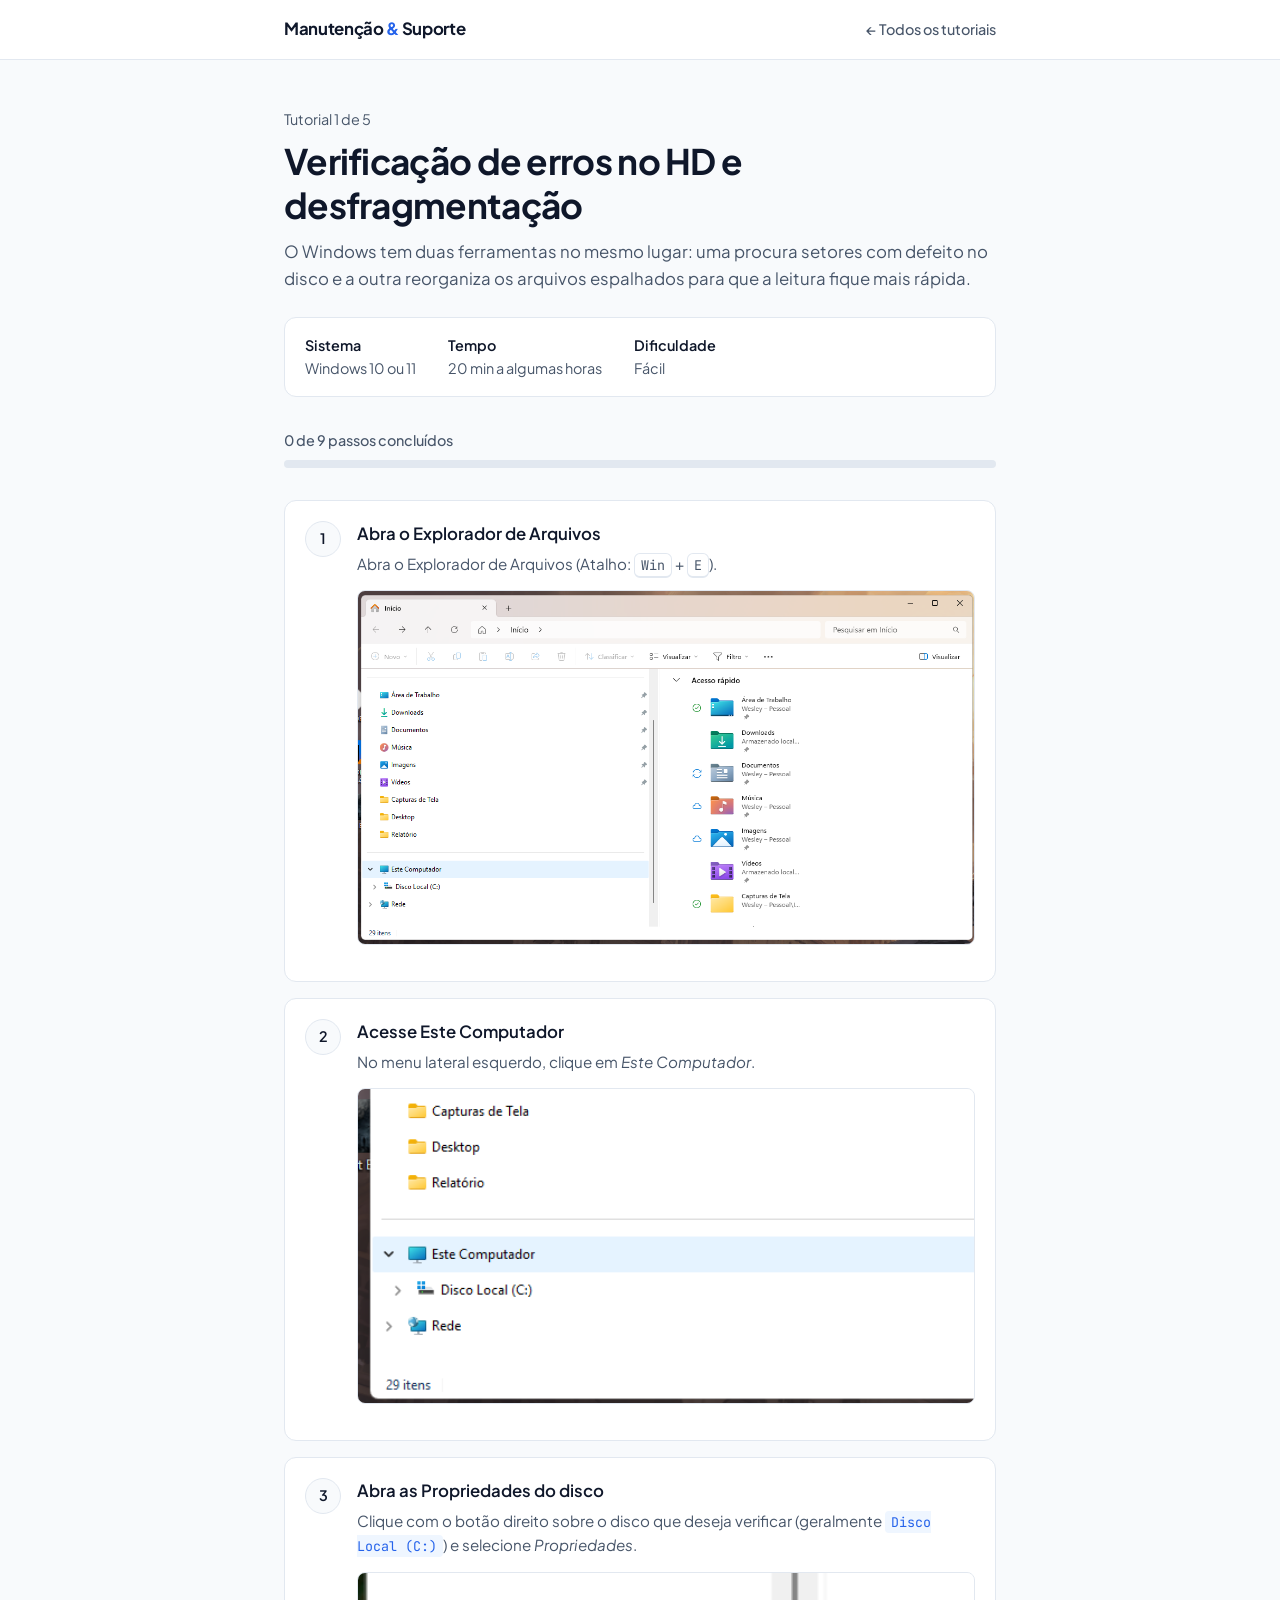
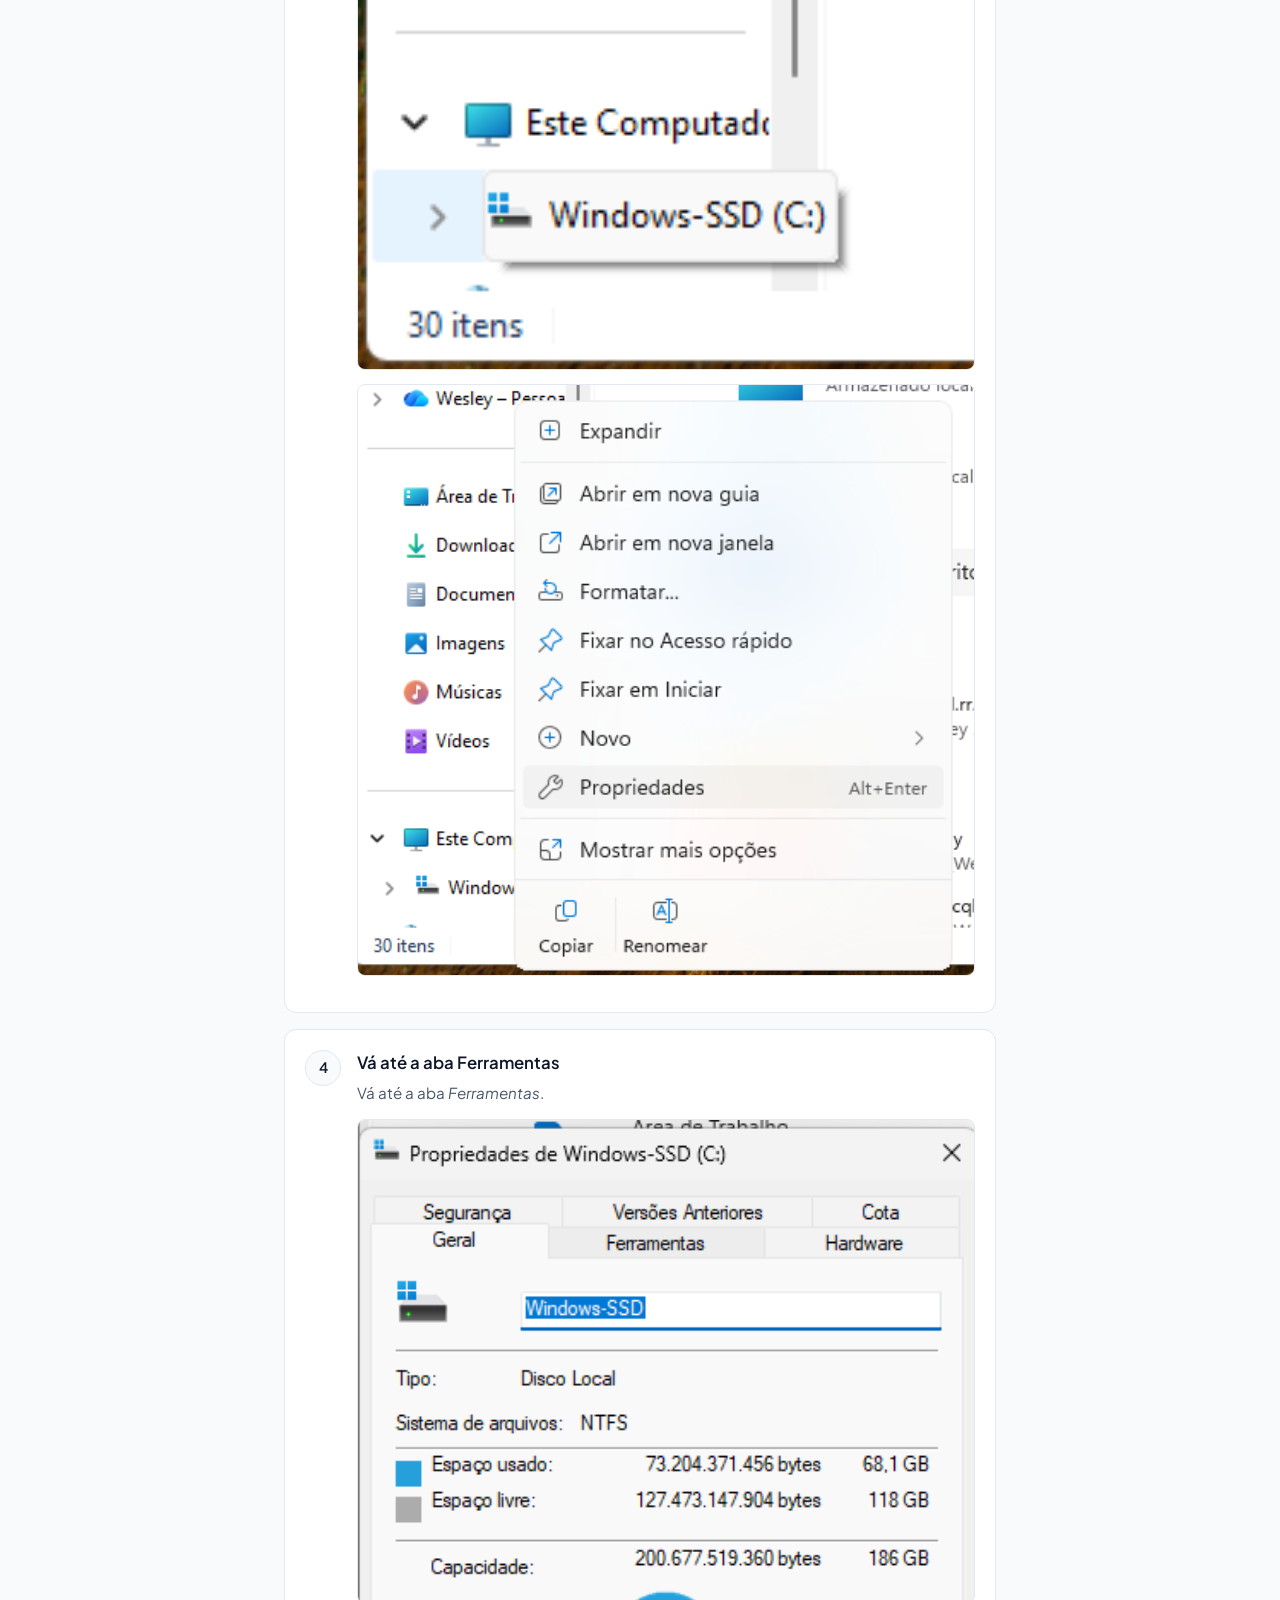
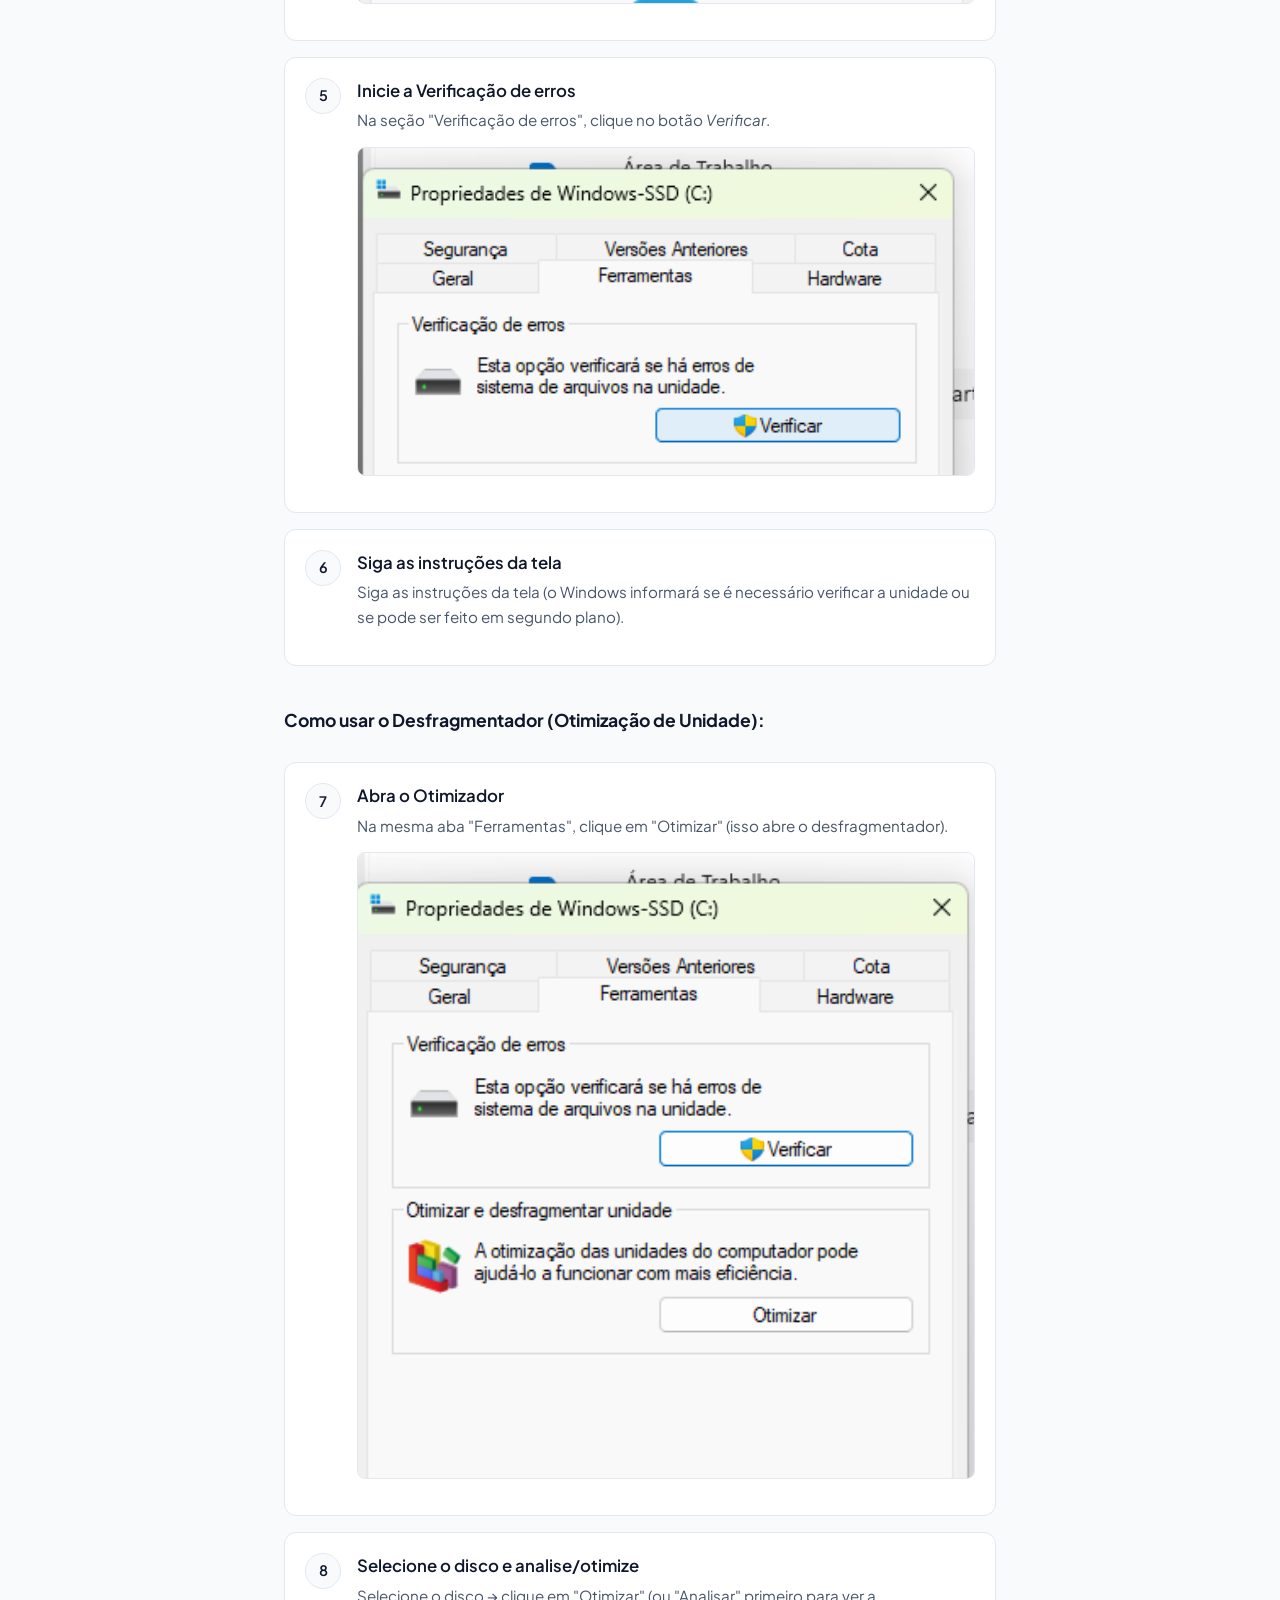
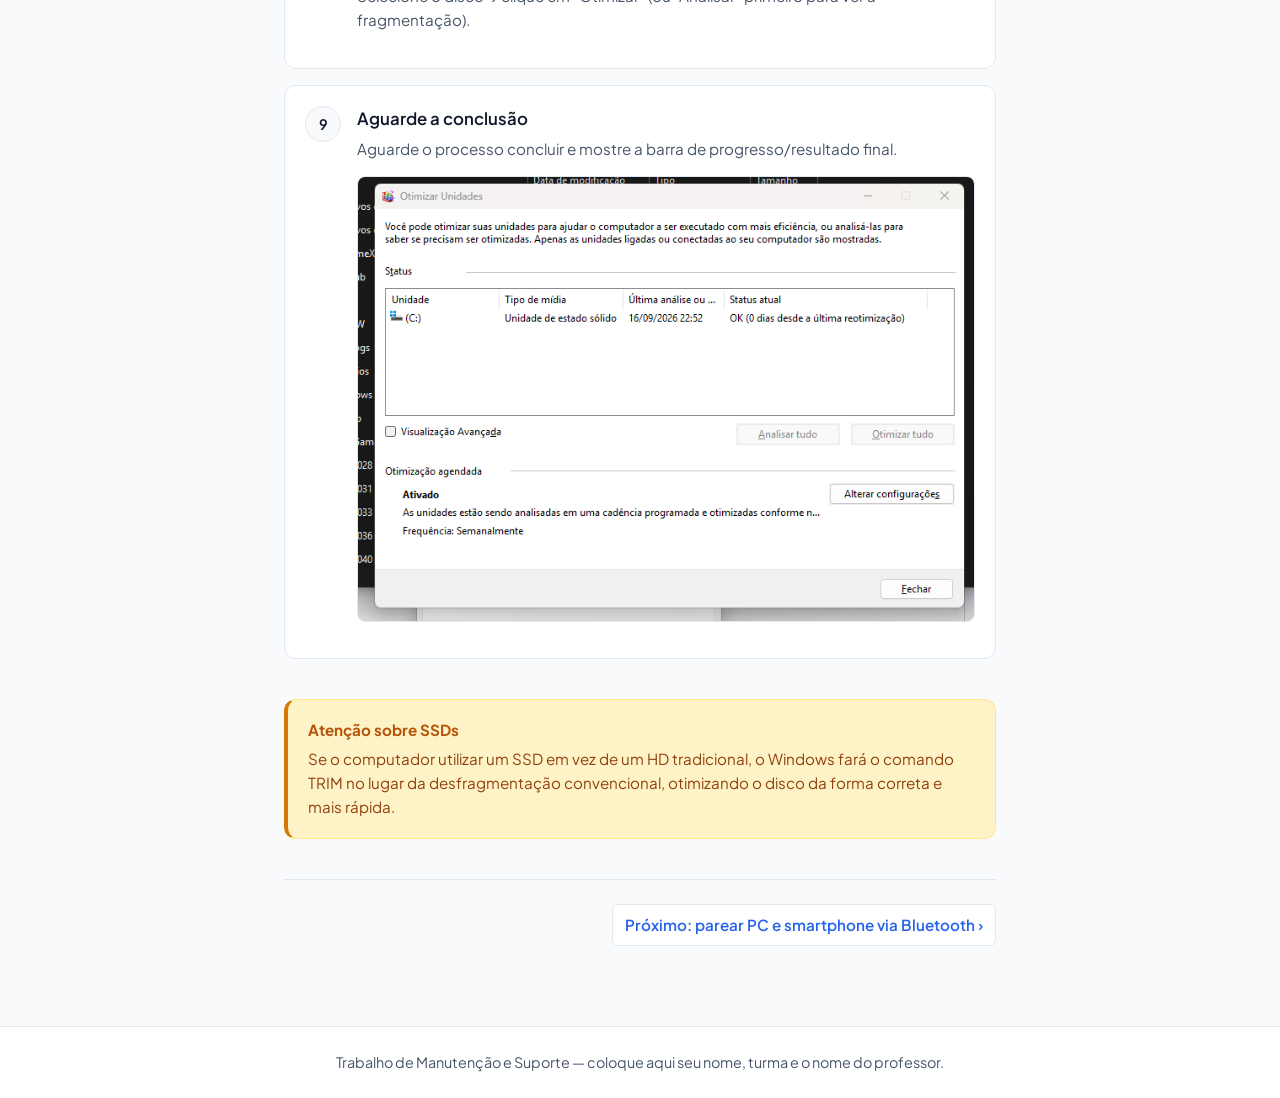
==== tut1.html @ 6e8cc8d9 "up" ====
<!DOCTYPE html>
<html lang="pt-BR">

<head>
    <meta charset="UTF-8">
    <meta name="viewport" content="width=device-width, initial-scale=1">
    <title>1. Verificação de erros no HD e desfragmentação</title>
    <link rel="preconnect" href="https://fonts.googleapis.com">
    <link rel="preconnect" href="https://fonts.gstatic.com" crossorigin>
    <link
        href="https://fonts.googleapis.com/css2?family=Plus+Jakarta+Sans:wght@400;500;600;700&family=JetBrains+Mono:wght@500&display=swap"
        rel="stylesheet">
    <link rel="stylesheet" href="style.css">
</head>

<body data-tutorial="1">

    <header class="topo">
        <div class="topo-interno">
            <a class="marca" href="index.html">Manutenção <span>&amp;</span> Suporte</a>
            <a class="voltar" href="index.html">&larr; Todos os tutoriais</a>
        </div>
    </header>

    <main class="conteudo">

        <p class="trilha">Tutorial 1 de 5</p>
        <h1 class="titulo">Verificação de erros no HD e desfragmentação</h1>
        <p class="resumo">
            O Windows tem duas ferramentas no mesmo lugar: uma procura setores com defeito no
            disco e a outra reorganiza os arquivos espalhados para que a leitura fique mais rápida.
        </p>

        <ul class="ficha">
            <li><strong>Sistema</strong><span>Windows 10 ou 11</span></li>
            <li><strong>Tempo</strong><span>20 min a algumas horas</span></li>
            <li><strong>Dificuldade</strong><span>Fácil</span></li>
        </ul>

        <div class="progresso">
            <p class="progresso-texto">0 de 9 passos concluídos</p>
            <div class="barra">
                <div class="barra-preenchida"></div>
            </div>
        </div>

        <ol class="passos">

            <li class="passo">
                <input type="checkbox" class="passo-check" id="p1">
                <label class="passo-corpo" for="p1">
                    <span class="passo-num" aria-hidden="true">1</span>
                    <div>
                        <span class="passo-titulo">Abra o Explorador de Arquivos</span>
                        <div class="passo-texto">
                            <p>Abra o Explorador de Arquivos (Atalho: <kbd>Win</kbd> + <kbd>E</kbd>).</p>
                            <img src="imagens/tut1/tut1.1.png" alt="Passo 1: Abrindo o Explorador de Arquivos"
                                class="img-tutorial">
                            <!-- Insira sua imagem do passo 1 aqui 
                             -->
                        </div>
                    </div>
                </label>
            </li>

            <li class="passo">
                <input type="checkbox" class="passo-check" id="p2">
                <label class="passo-corpo" for="p2">
                    <span class="passo-num" aria-hidden="true">2</span>
                    <div>
                        <span class="passo-titulo">Acesse Este Computador</span>
                        <div class="passo-texto">
                            <p>No menu lateral esquerdo, clique em <em>Este Computador</em>.</p>
                            <img src="imagens/tut1/tut1.2.png" alt="Passo 1: Abrindo o Explorador de Arquivos"
                                class="img-tutorial">
                            <!-- Insira sua imagem do passo 2 aqui -->
                        </div>
                    </div>
                </label>
            </li>

            <li class="passo">
                <input type="checkbox" class="passo-check" id="p3">
                <label class="passo-corpo" for="p3">
                    <span class="passo-num" aria-hidden="true">3</span>
                    <div>
                        <span class="passo-titulo">Abra as Propriedades do disco</span>
                        <div class="passo-texto">
                            <p>Clique com o botão direito sobre o disco que deseja verificar (geralmente
                                <code>Disco Local (C:)</code>) e selecione <em>Propriedades</em>.
                            </p>
                            <img src="imagens/tut1/tut1.3.png" alt="Passo 1: Abrindo o Explorador de Arquivos"
                                class="img-tutorial">
                            <img src="imagens/tut1/tut1.4.png" alt="Passo 1: Abrindo o Explorador de Arquivos"
                                class="img-tutorial">
                            <!-- Insira sua imagem do passo 3 aqui -->
                        </div>
                    </div>
                </label>
            </li>

            <li class="passo">
                <input type="checkbox" class="passo-check" id="p4">
                <label class="passo-corpo" for="p4">
                    <span class="passo-num" aria-hidden="true">4</span>
                    <div>
                        <span class="passo-titulo">Vá até a aba Ferramentas</span>
                        <div class="passo-texto">
                            <p>Vá até a aba <em>Ferramentas</em>.</p>
                            <img src="imagens/tut1/tut1.5.png" alt="Passo 1: Abrindo o Explorador de Arquivos"
                                class="img-tutorial">
                            <!-- Insira sua imagem do passo 4 aqui -->
                        </div>
                    </div>
                </label>
            </li>

            <li class="passo">
                <input type="checkbox" class="passo-check" id="p5">
                <label class="passo-corpo" for="p5">
                    <span class="passo-num" aria-hidden="true">5</span>
                    <div>
                        <span class="passo-titulo">Inicie a Verificação de erros</span>
                        <div class="passo-texto">
                            <p>Na seção "Verificação de erros", clique no botão <em>Verificar</em>.</p>
                            <img src="imagens/tut1/tut1.6.png" alt="Passo 1: Abrindo o Explorador de Arquivos"
                                class="img-tutorial">
                            <!-- Insira sua imagem do passo 5 aqui -->
                        </div>
                    </div>
                </label>
            </li>

            <li class="passo">
                <input type="checkbox" class="passo-check" id="p6">
                <label class="passo-corpo" for="p6">
                    <span class="passo-num" aria-hidden="true">6</span>
                    <div>
                        <span class="passo-titulo">Siga as instruções da tela</span>
                        <div class="passo-texto">
                            <p>Siga as instruções da tela (o Windows informará se é necessário verificar a unidade ou se
                                pode ser feito em segundo plano).</p>
                            <!-- Insira sua imagem do passo 6 aqui -->
                        </div>
                    </div>
                </label>
            </li>

            <!-- Bloco do Desfragmentador -->
            <li class="passo-separador"
                style="margin: 24px 0 12px 0; font-weight: 700; color: var(--tinta); font-size: 1.1rem;">
                Como usar o Desfragmentador (Otimização de Unidade):
            </li>

            <li class="passo">
                <input type="checkbox" class="passo-check" id="p7">
                <label class="passo-corpo" for="p7">
                    <span class="passo-num" aria-hidden="true">7</span>
                    <div>
                        <span class="passo-titulo">Abra o Otimizador</span>
                        <div class="passo-texto">
                            <p>Na mesma aba "Ferramentas", clique em "Otimizar" (isso abre o desfragmentador).</p>
                              <img src="imagens/tut1/tut1.7.png" alt="Passo 1: Abrindo o Explorador de Arquivos"
                                class="img-tutorial">
                            <!-- Insira sua imagem do passo 7 aqui -->
                        </div>
                    </div>
                </label>
            </li>

            <li class="passo">
                <input type="checkbox" class="passo-check" id="p8">
                <label class="passo-corpo" for="p8">
                    <span class="passo-num" aria-hidden="true">8</span>
                    <div>
                        <span class="passo-titulo">Selecione o disco e analise/otimize</span>
                        <div class="passo-texto">
                            <p>Selecione o disco &rarr; clique em "Otimizar" (ou "Analisar" primeiro para ver a
                                fragmentação).</p>
                            <!-- Insira sua imagem do passo 8 aqui -->
                        </div>
                    </div>
                </label>
            </li>

            <li class="passo">
                <input type="checkbox" class="passo-check" id="p9">
                <label class="passo-corpo" for="p9">
                    <span class="passo-num" aria-hidden="true">9</span>
                    <div>
                        <span class="passo-titulo">Aguarde a conclusão</span>
                        <div class="passo-texto">
                            <p>Aguarde o processo concluir e mostre a barra de progresso/resultado final.</p>
                              <img src="imagens/tut1/tut1.8.png" alt="Passo 1: Abrindo o Explorador de Arquivos"
                                class="img-tutorial">
                            <!-- Insira sua imagem do passo 9 aqui -->
                        </div>
                    </div>
                </label>
            </li>

        </ol>

        <aside class="nota">
            <strong>Atenção sobre SSDs</strong>
            <p>Se o computador utilizar um SSD em vez de um HD tradicional, o Windows fará o comando TRIM no lugar da
                desfragmentação convencional, otimizando o disco da forma correta e mais rápida.</p>
        </aside>

        <nav class="paginacao">
            <a class="vazio" href="index.html">—</a>
            <a href="tut2.html">Próximo: parear PC e smartphone via Bluetooth &rsaquo;</a>
        </nav>

    </main>

    <footer class="rodape">
        <div class="rodape-interno">
            <p>Trabalho de Manutenção e Suporte — coloque aqui seu nome, turma e o nome do professor.</p>
        </div>
    </footer>

    <script src="script.js"></script>
</body>

</html>
---- style.css ----
/* ==========================================================
   Manutenção e Suporte — folha de estilo única do site
   Estilo Moderno, Simples e Elegante
   ========================================================== */

:root {
  --papel: #f8fafc;
  --superficie: #ffffff;
  --tinta: #0f172a;
  --tinta-suave: #475569;
  --linha: #e2e8f0;
  --azul: #2563eb;
  --azul-claro: #eff6ff;
  --ambar: #d97706;
  --ambar-claro: #fef3c7;
  --raio: 12px;
  --largura: 760px;
}

* {
  box-sizing: border-box;
}

html {
  scroll-behavior: smooth;
}

body {
  margin: 0;
  background: var(--papel);
  color: var(--tinta);
  font-family:
    "Plus Jakarta Sans",
    "Segoe UI",
    system-ui,
    -apple-system,
    sans-serif;
  font-size: 16px;
  line-height: 1.6;
  -webkit-font-smoothing: antialiased;
}

code,
kbd {
  font-family: "JetBrains Mono", "Consolas", monospace;
  font-size: 0.88em;
}

kbd {
  background: var(--superficie);
  border: 1px solid var(--linha);
  border-bottom-width: 2px;
  border-radius: 6px;
  padding: 2px 6px;
  white-space: nowrap;
}

code {
  background: var(--azul-claro);
  color: var(--azul);
  padding: 2px 6px;
  border-radius: 4px;
}

a {
  color: var(--azul);
  text-decoration: none;
}
a:hover {
  text-decoration: underline;
}

:focus-visible {
  outline: 2px solid var(--azul);
  outline-offset: 3px;
}

/* ---------- barra superior ---------- */

.topo {
  background: var(--superficie);
  border-bottom: 1px solid var(--linha);
  position: sticky;
  top: 0;
  z-index: 10;
  backdrop-filter: blur(8px);
}

.topo-interno {
  max-width: var(--largura);
  margin: 0 auto;
  padding: 16px 24px;
  display: flex;
  align-items: center;
  justify-content: space-between;
}

.marca {
  color: var(--tinta);
  font-weight: 700;
  font-size: 1.05rem;
  letter-spacing: -0.02em;
}

.marca span {
  color: var(--azul);
}

.topo-interno a.voltar {
  color: var(--tinta-suave);
  font-size: 0.9rem;
  font-weight: 500;
}

.topo-interno a.voltar:hover {
  color: var(--tinta);
  text-decoration: none;
}

/* ---------- estrutura ---------- */

.conteudo {
  max-width: var(--largura);
  margin: 0 auto;
  padding: 48px 24px 80px;
}

/* ---------- capa da página inicial ---------- */

.capa {
  margin-bottom: 40px;
}

.capa h1 {
  font-size: clamp(2rem, 5vw, 2.5rem);
  line-height: 1.2;
  letter-spacing: -0.03em;
  font-weight: 700;
  margin: 0 0 16px;
  color: var(--tinta);
}

.capa p {
  margin: 0;
  max-width: 60ch;
  color: var(--tinta-suave);
  font-size: 1.05rem;
}

.regua {
  height: 4px;
  width: 48px;
  background: var(--azul);
  border-radius: 2px;
  margin: 0 0 20px;
}

/* ---------- lista de tutoriais (cartões elegantes) ---------- */

.lista {
  list-style: none;
  margin: 0;
  padding: 0;
  display: flex;
  flex-direction: column;
  gap: 16px;
}

.cartao {
  display: flex;
  align-items: flex-start;
  gap: 20px;
  padding: 24px;
  background: var(--superficie);
  border: 1px solid var(--linha);
  border-radius: var(--raio);
  text-decoration: none;
  color: inherit;
  box-shadow: 0 1px 3px rgba(0, 0, 0, 0.02);
  transition: all 0.2s ease;
}

.cartao:hover {
  border-color: #cbd5e1;
  box-shadow:
    0 10px 25px -5px rgba(0, 0, 0, 0.05),
    0 8px 10px -6px rgba(0, 0, 0, 0.05);
  transform: translateY(-2px);
}

.cartao-num {
  font-size: 1.25rem;
  font-weight: 700;
  color: var(--azul);
  background: var(--azul-claro);
  width: 38px;
  height: 38px;
  border-radius: 10px;
  display: flex;
  align-items: center;
  justify-content: center;
  flex-shrink: 0;
}

.cartao-info {
  flex: 1;
}

.cartao h2 {
  margin: 0 0 6px;
  font-size: 1.1rem;
  font-weight: 600;
  color: var(--tinta);
  line-height: 1.4;
}

.cartao p {
  margin: 0 0 14px;
  color: var(--tinta-suave);
  font-size: 0.95rem;
}

.etiquetas {
  display: flex;
  flex-wrap: wrap;
  gap: 8px;
  align-items: center;
}

.etiqueta {
  font-size: 0.75rem;
  font-weight: 500;
  color: var(--tinta-suave);
  border: 1px solid var(--linha);
  background: var(--papel);
  border-radius: 6px;
  padding: 3px 10px;
}

.selo-ok {
  font-size: 0.75rem;
  font-weight: 600;
  color: #047857;
  background: #ecfdf5;
  border: 1px solid #a7f3d0;
  border-radius: 6px;
  padding: 3px 10px;
}

.selo-ok[hidden] {
  display: none;
}

/* ---------- cabeçalho do tutorial ---------- */

.trilha {
  margin: 0 0 8px;
  color: var(--tinta-suave);
  font-size: 0.9rem;
}

.titulo {
  font-size: clamp(1.6rem, 4vw, 2.2rem);
  line-height: 1.25;
  letter-spacing: -0.02em;
  font-weight: 700;
  margin: 0 0 12px;
  color: var(--tinta);
}

.resumo {
  margin: 0 0 24px;
  font-size: 1.05rem;
  color: var(--tinta-suave);
}

.ficha {
  list-style: none;
  display: flex;
  flex-wrap: wrap;
  gap: 16px 32px;
  margin: 0 0 32px;
  padding: 16px 20px;
  background: var(--superficie);
  border: 1px solid var(--linha);
  border-radius: var(--raio);
  font-size: 0.9rem;
}

.ficha strong {
  display: block;
  font-weight: 600;
  color: var(--tinta);
}

.ficha span {
  color: var(--tinta-suave);
}

/* ---------- progresso ---------- */

.progresso {
  margin: 0 0 32px;
}

.progresso-texto {
  font-size: 0.9rem;
  color: var(--tinta-suave);
  margin: 0 0 8px;
  font-weight: 500;
}

.barra {
  height: 8px;
  background: var(--linha);
  border-radius: 100px;
  overflow: hidden;
}

.barra-preenchida {
  height: 100%;
  width: 0;
  background: var(--azul);
  border-radius: 100px;
  transition: width 0.3s ease;
}

/* ---------- passos ---------- */

.passos {
  list-style: none;
  margin: 0 0 40px;
  padding: 0;
  display: flex;
  flex-direction: column;
  gap: 16px;
}

.passo {
  background: var(--superficie);
  border: 1px solid var(--linha);
  border-radius: var(--raio);
  overflow: hidden;
  transition: border-color 0.2s ease;
}

.passo::before {
  display: none;
} /* Remove linha vertical antiga */

.passo-check {
  position: absolute;
  opacity: 0;
  width: 1px;
  height: 1px;
}

.passo-corpo {
  display: grid;
  grid-template-columns: 36px 1fr;
  gap: 16px;
  padding: 20px;
  cursor: pointer;
  align-items: flex-start;
}

.passo-num {
  grid-row: span 2;
  width: 36px;
  height: 36px;
  border-radius: 50%;
  background: var(--papel);
  border: 1px solid var(--linha);
  color: var(--tinta);
  font-weight: 600;
  font-size: 0.9rem;
  display: flex;
  align-items: center;
  justify-content: center;
  position: relative;
  transition: all 0.2s ease;
}

.passo-titulo {
  display: block;
  font-weight: 600;
  font-size: 1.05rem;
  margin-bottom: 4px;
  color: var(--tinta);
}

.passo-texto {
  color: var(--tinta-suave);
  font-size: 0.95rem;
}
.passo-texto p {
  margin: 0;
}

.passo-check:checked + .passo-corpo .passo-num {
  background: var(--azul);
  border-color: var(--azul);
  color: transparent;
}

.passo-check:checked + .passo-corpo .passo-num::after {
  content: "";
  position: absolute;
  width: 5px;
  height: 10px;
  border: solid #fff;
  border-width: 0 2px 2px 0;
  transform: rotate(45deg);
}

.passo-check:checked + .passo-corpo .passo-titulo {
  color: var(--tinta-suave);
  text-decoration: line-through;
}

.passo-check:checked ~ .passo,
.passo:has(.passo-check:checked) {
  border-color: #cbd5e1;
  background: #fafafa;
}

/* ---------- nota de atenção ---------- */

.nota {
  background: var(--ambar-claro);
  border: 1px solid #fde68a;
  border-left: 4px solid var(--ambar);
  border-radius: var(--raio);
  padding: 18px 20px;
  margin: 0 0 40px;
  font-size: 0.95rem;
  color: #92400e;
}

.nota strong {
  color: #b45309;
  display: block;
  margin-bottom: 4px;
}
.nota p {
  margin: 0;
}

/* ---------- navegação entre tutoriais ---------- */

.paginacao {
  display: flex;
  justify-content: space-between;
  gap: 12px;
  border-top: 1px solid var(--linha);
  padding-top: 24px;
}

.paginacao a {
  text-decoration: none;
  color: var(--azul);
  font-weight: 600;
  font-size: 0.95rem;
  padding: 8px 12px;
  border-radius: 6px;
  background: var(--superficie);
  border: 1px solid var(--linha);
}

.paginacao a:hover {
  background: var(--azul-clarg, #f1f5f9);
  text-decoration: none;
}

.paginacao .vazio {
  visibility: hidden;
}

/* ---------- rodapé ---------- */

.rodape {
  border-top: 1px solid var(--linha);
  background: var(--superficie);
}

.rodape-interno {
  max-width: var(--largura);
  margin: 0 auto;
  padding: 24px;
  color: var(--tinta-suave);
  font-size: 0.9rem;
  text-align: center;
}

.rodape-interno p {
  margin: 0;
}

/* ---------- telas pequenas ---------- */

@media (max-width: 520px) {
  .conteudo {
    padding: 32px 16px 56px;
  }
  .cartao {
    padding: 18px;
    gap: 14px;
  }
  .cartao-num {
    width: 32px;
    height: 32px;
    font-size: 1.1rem;
  }
}

@media (prefers-reduced-motion: reduce) {
  * {
    transition: none !important;
  }
  html {
    scroll-behavior: auto;
  }
}

/* Estilo refinado para as imagens dos tutoriais - Sem cortes */
.img-tutorial {
  display: block;
  width: 100%;
  max-width: 100%; /* Ocupa toda a largura disponível do passo */
  height: auto; /* Mantém a proporção original exata da imagem */
  margin-top: 14px;
  border-radius: 8px;
  border: 1px solid var(--linha);
  background-color: var(--papel);
  object-fit: contain;
}

/* Opcional: Efeito de zoom suave ao passar o mouse para facilitar a leitura */
.img-tutorial:hover {
  cursor: zoom-in;
}
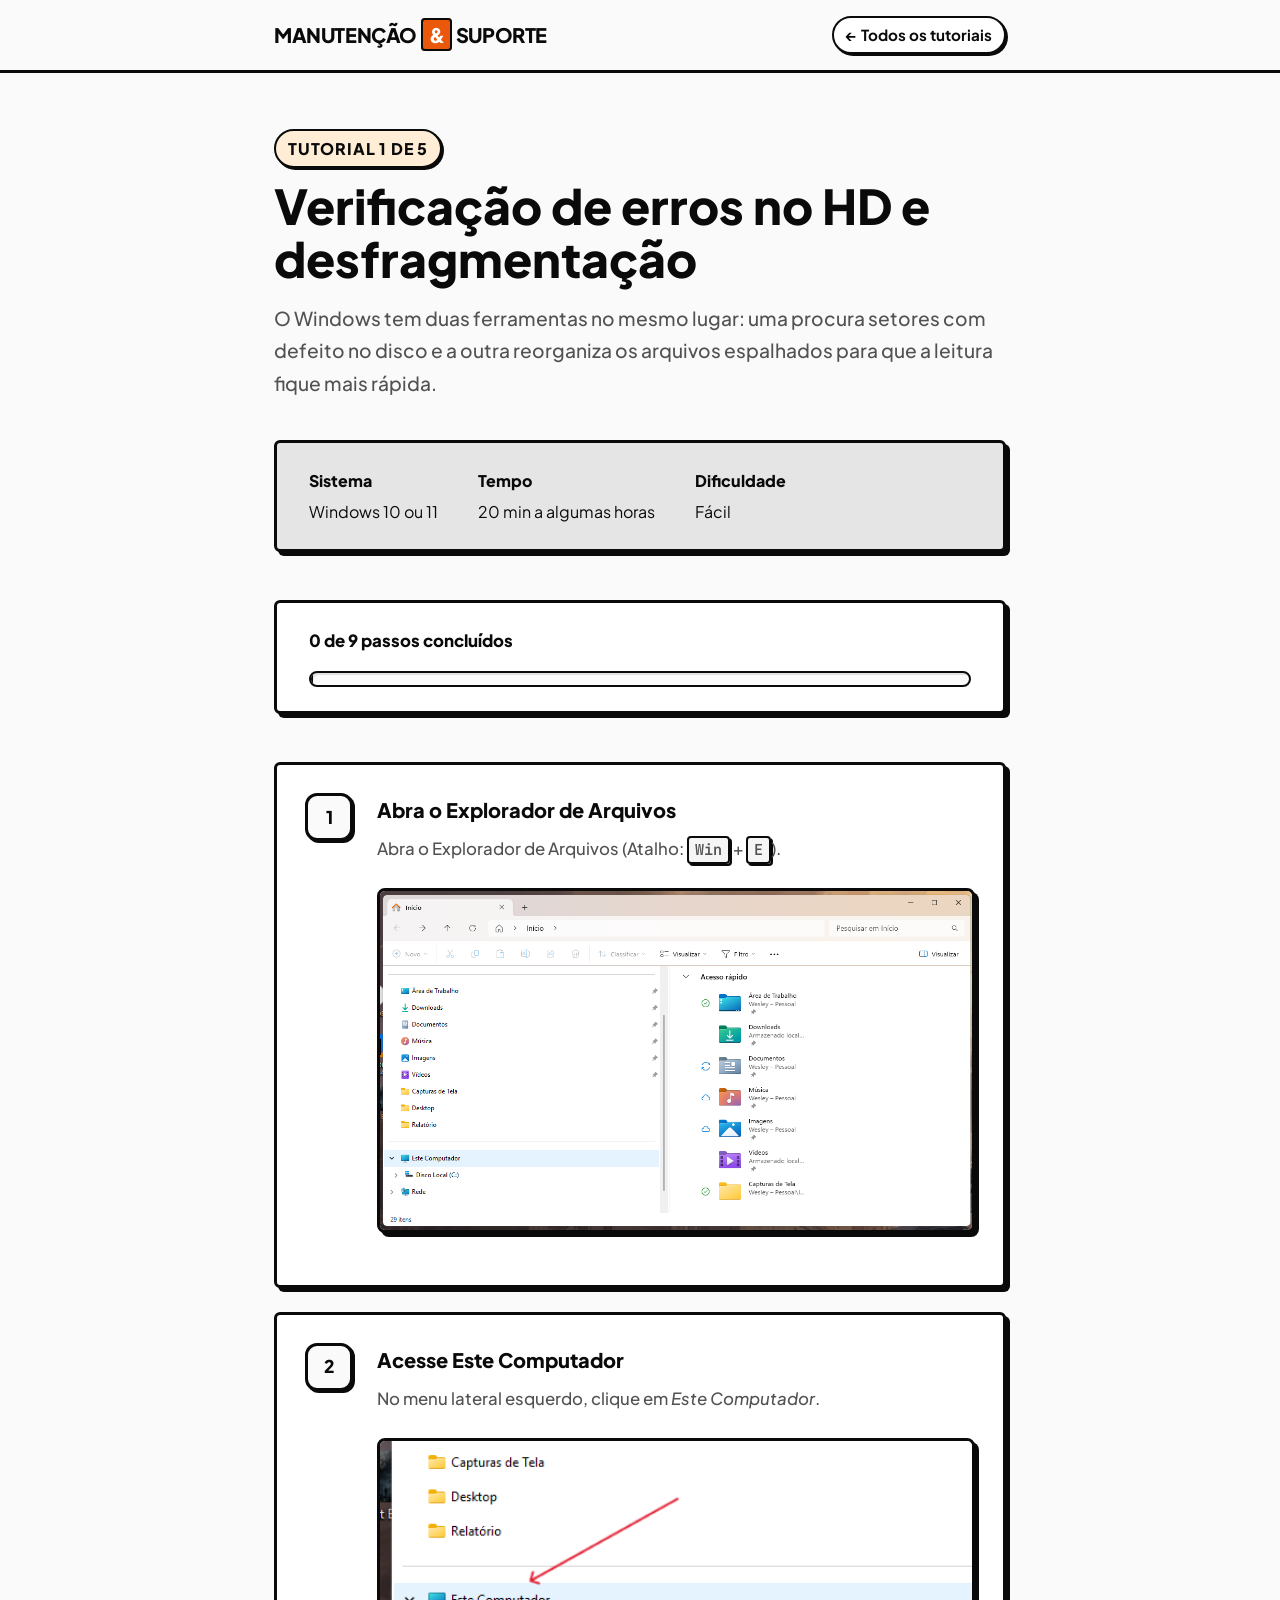
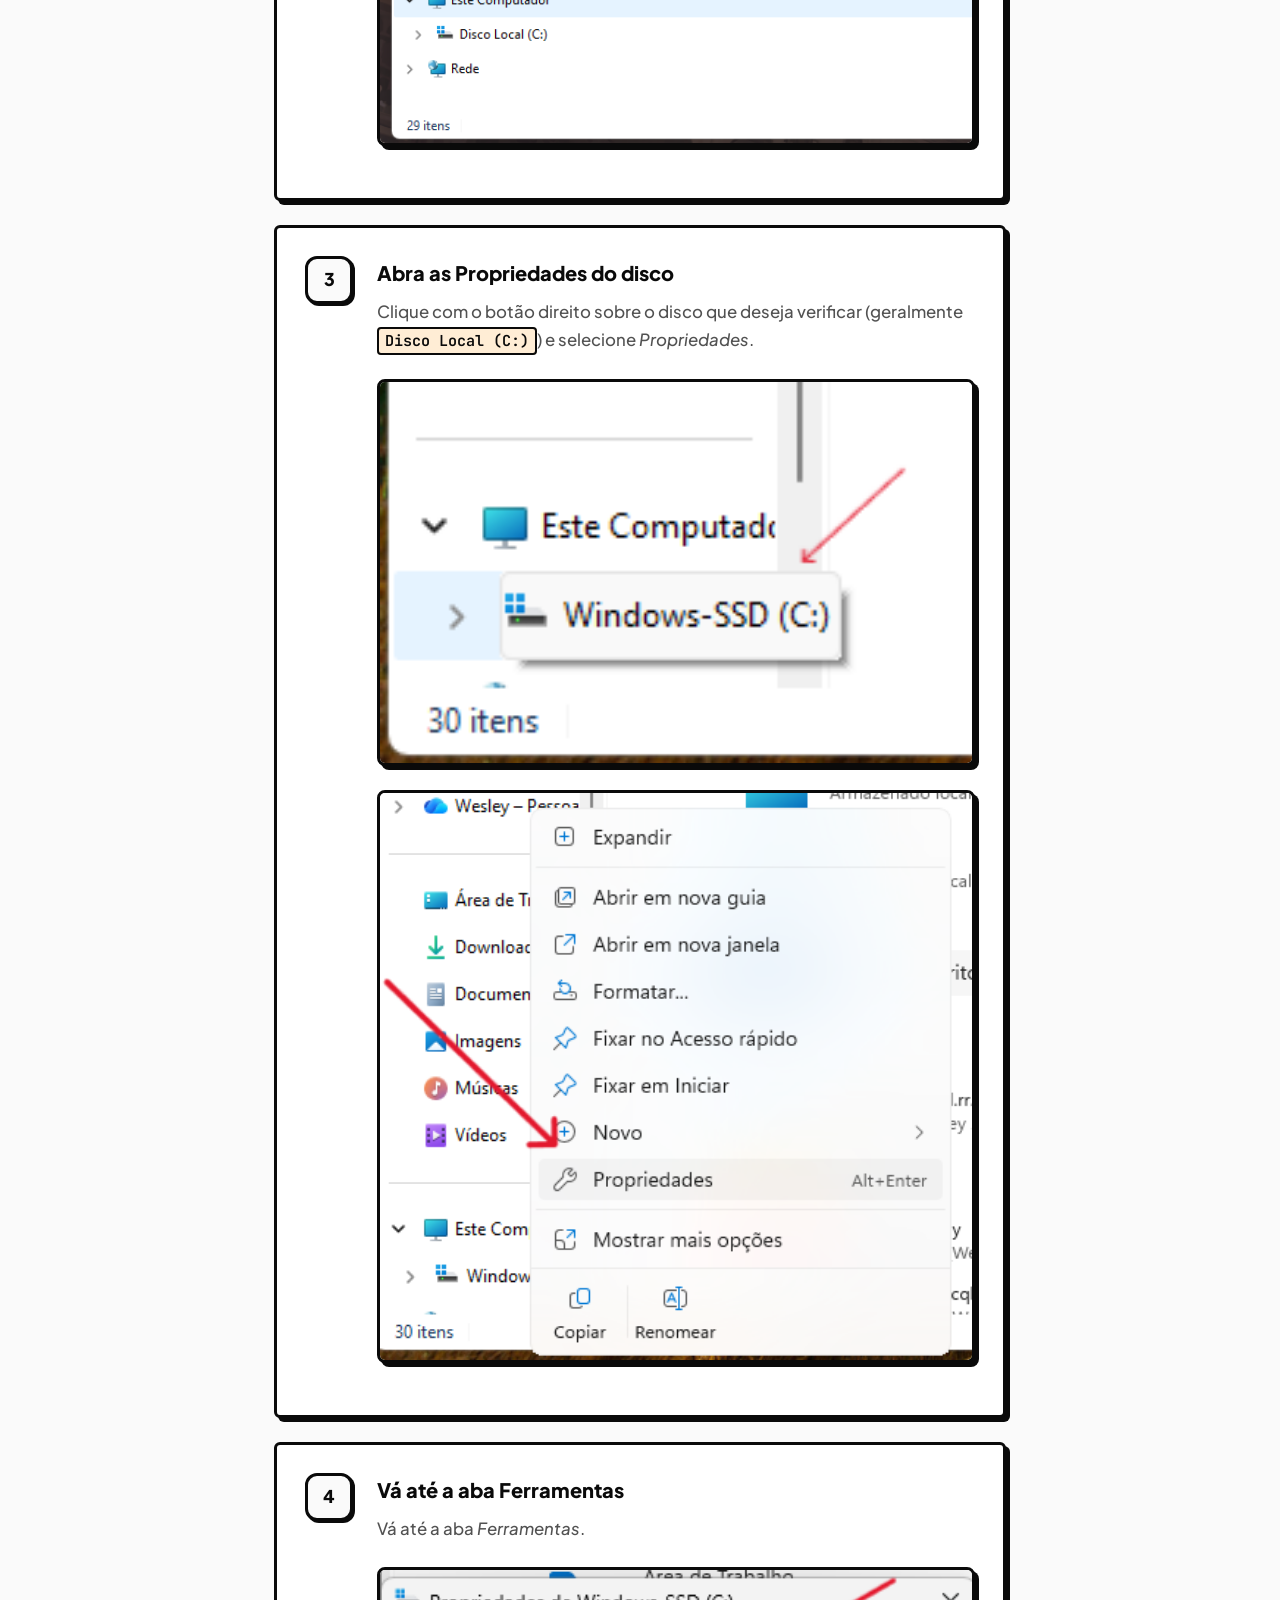
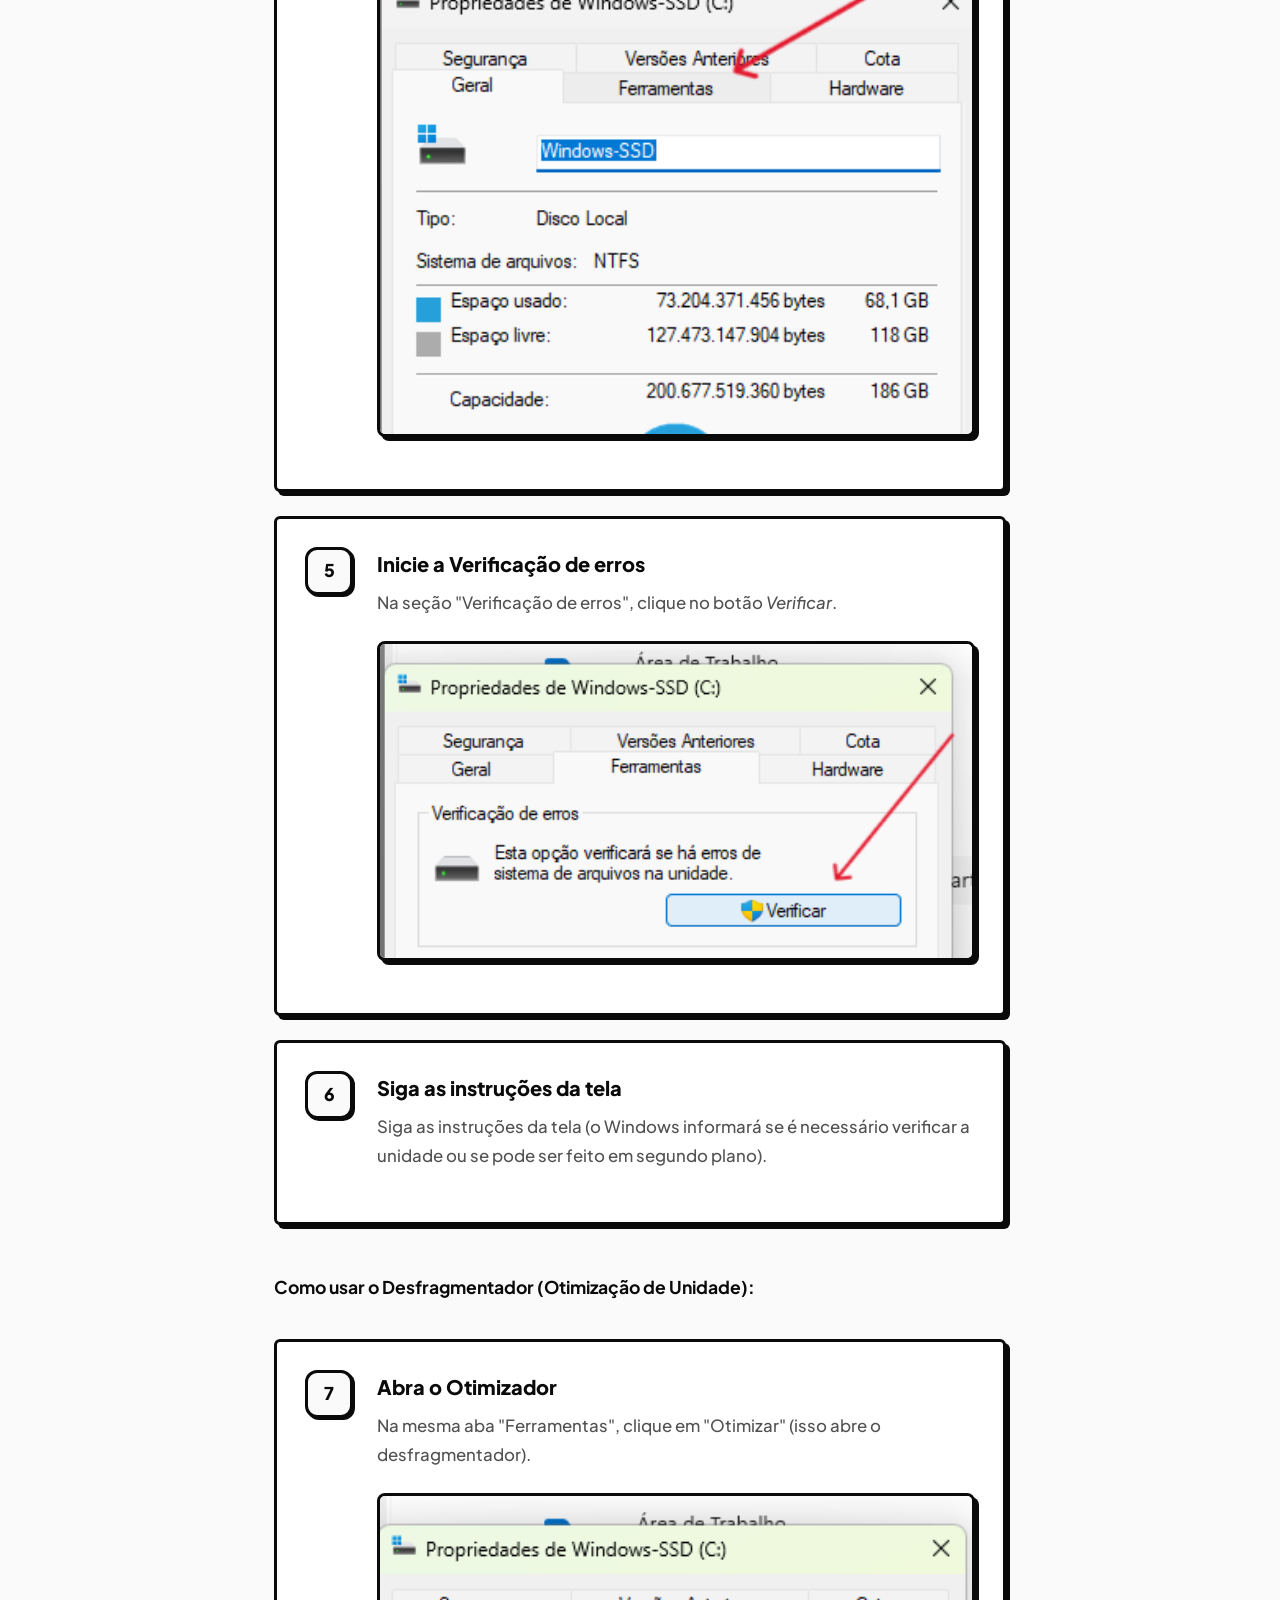
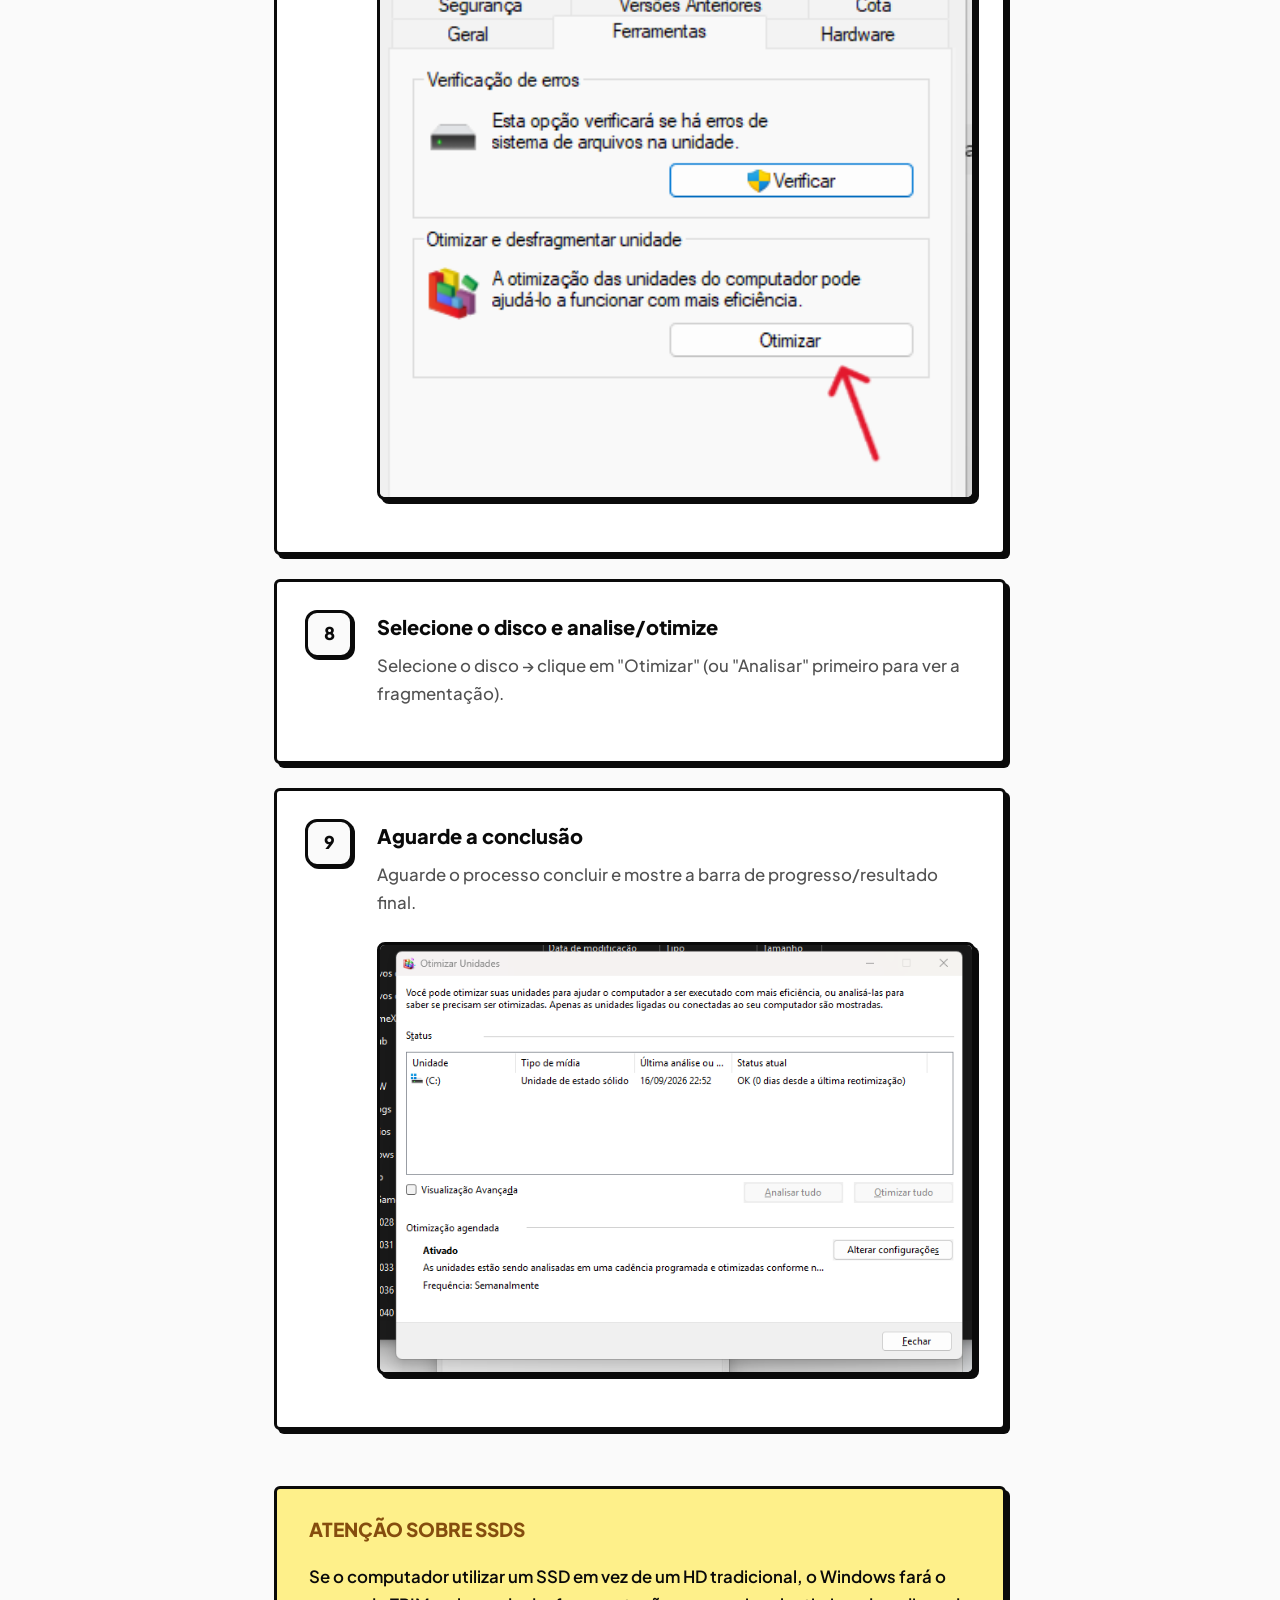
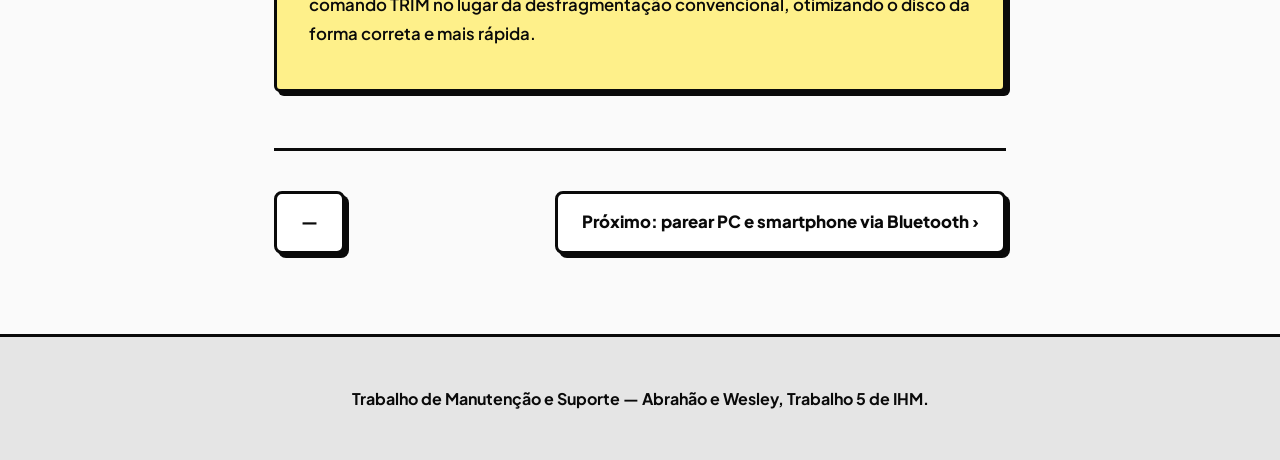
==== commit fe4f600e: "Atualizacao" ====
--- a/tut1.html
+++ b/tut1.html
@@ -216,7 +216,7 @@
 
     <footer class="rodape">
         <div class="rodape-interno">
-            <p>Trabalho de Manutenção e Suporte — coloque aqui seu nome, turma e o nome do professor.</p>
+            <p>Trabalho de Manutenção e Suporte — Abrahão e Wesley, Trabalho 5 de IHM.</p>
         </div>
     </footer>
 
--- a/style.css
+++ b/style.css
@@ -1,22 +1,56 @@
 /* ==========================================================
-   Manutenção e Suporte — folha de estilo única do site
-   Estilo Moderno, Simples e Elegante
+   Manutenção e Suporte — Tema Neo-Brutalista (Rust & Mono)
+   Alto contraste: Branco, Preto e Laranja Ferrugem
    ========================================================== */
 
 :root {
-  --papel: #f8fafc;
-  --superficie: #ffffff;
-  --tinta: #0f172a;
-  --tinta-suave: #475569;
-  --linha: #e2e8f0;
-  --azul: #2563eb;
-  --azul-claro: #eff6ff;
-  --ambar: #d97706;
-  --ambar-claro: #fef3c7;
-  --raio: 12px;
-  --largura: 760px;
-}
-
+  /* Fundo super limpo, quase branco puro */
+  --papel: #fafafa;         
+  --superficie: #ffffff;    
+  
+  /* Textos e Linhas - Preto Absoluto para contraste máximo */
+  --tinta: #0a0a0a;         
+  --tinta-suave: #525252;   
+  --linha: #0a0a0a;         
+  
+  /* Cor Principal: Laranja Ferrugem (Rust) - Energia e Foco */
+  --primaria: #ea580c;      
+  --primaria-clara: #ffedd5;
+  --destaque: #e5e5e5;      /* Cinza claro para quebrar o branco */
+  
+  /* Status */
+  --ambar-fundo: #fef08a;
+  --ambar-texto: #854d0e;
+  
+  --sucesso-fundo: #bbf7d0; 
+  --sucesso-texto: #14532d;
+  
+  /* Estrutura */
+  --raio: 6px; /* Cantos um pouco mais retos para um visual técnico */
+  --largura: 780px;
+  
+  /* Sombras Sólidas Negras */
+  --sombra-solida: 4px 4px 0px var(--linha);
+  --sombra-solida-hover: 7px 7px 0px var(--linha);
+  
+  --transicao-rapida: 0.2s ease-out;
+}
+
+/* ---------- barra de rolagem ---------- */
+::-webkit-scrollbar {
+  width: 12px;
+  height: 12px;
+}
+::-webkit-scrollbar-track {
+  background: var(--papel);
+  border-left: 2px solid var(--linha);
+}
+::-webkit-scrollbar-thumb {
+  background: var(--primaria);
+  border: 2px solid var(--linha);
+}
+
+/* ---------- reset e base ---------- */
 * {
   box-sizing: border-box;
 }
@@ -29,61 +63,67 @@
   margin: 0;
   background: var(--papel);
   color: var(--tinta);
-  font-family:
-    "Plus Jakarta Sans",
-    "Segoe UI",
-    system-ui,
-    -apple-system,
-    sans-serif;
+  font-family: "Plus Jakarta Sans", "Inter", -apple-system, sans-serif;
   font-size: 16px;
-  line-height: 1.6;
+  line-height: 1.7;
   -webkit-font-smoothing: antialiased;
 }
 
-code,
+code, kbd {
+  font-family: "JetBrains Mono", "Fira Code", monospace;
+  font-size: 0.9em;
+  font-weight: 600;
+}
+
 kbd {
-  font-family: "JetBrains Mono", "Consolas", monospace;
-  font-size: 0.88em;
-}
-
-kbd {
-  background: var(--superficie);
-  border: 1px solid var(--linha);
-  border-bottom-width: 2px;
-  border-radius: 6px;
+  background: #f5f5f5;
+  border: 2px solid var(--linha);
+  border-radius: 4px;
   padding: 2px 6px;
-  white-space: nowrap;
+  box-shadow: 2px 2px 0 var(--linha);
 }
 
 code {
-  background: var(--azul-claro);
-  color: var(--azul);
+  background: var(--primaria-clara);
+  color: var(--tinta);
   padding: 2px 6px;
+  border: 2px solid var(--linha);
   border-radius: 4px;
 }
 
 a {
-  color: var(--azul);
+  color: var(--primaria);
   text-decoration: none;
-}
+  font-weight: 700;
+  transition: all var(--transicao-rapida);
+}
+
 a:hover {
-  text-decoration: underline;
+  background: var(--primaria);
+  color: #fff;
+  padding: 0 4px;
+  border-radius: 4px;
 }
 
 :focus-visible {
-  outline: 2px solid var(--azul);
-  outline-offset: 3px;
-}
-
-/* ---------- barra superior ---------- */
-
+  outline: 3px solid var(--tinta);
+  outline-offset: 2px;
+}
+
+/* ---------- estrutura ---------- */
+.conteudo {
+  max-width: var(--largura);
+  margin: 0 auto;
+  padding: 56px 24px 80px;
+}
+
+/* ---------- barra superior marcante ---------- */
 .topo {
-  background: var(--superficie);
-  border-bottom: 1px solid var(--linha);
+  background: var(--papel);
+  border-bottom: 3px solid var(--linha);
   position: sticky;
   top: 0;
-  z-index: 10;
-  backdrop-filter: blur(8px);
+  z-index: 20;
 }
 
 .topo-interno {
@@ -97,256 +137,271 @@
 
 .marca {
   color: var(--tinta);
+  font-weight: 900;
+  font-size: 1.25rem;
+  text-transform: uppercase;
+  letter-spacing: -0.02em;
+}
+
+.marca span {
+  background: var(--primaria);
+  color: #fff;
+  padding: 2px 6px;
+  border-radius: 4px;
+  border: 2px solid var(--linha);
+}
+
+.topo-interno a.voltar {
+  color: var(--tinta);
+  font-size: 0.95rem;
   font-weight: 700;
-  font-size: 1.05rem;
-  letter-spacing: -0.02em;
-}
-
-.marca span {
-  color: var(--azul);
-}
-
-.topo-interno a.voltar {
-  color: var(--tinta-suave);
-  font-size: 0.9rem;
-  font-weight: 500;
+  border: 2px solid var(--linha);
+  padding: 4px 12px;
+  border-radius: 20px;
+  background: var(--superficie);
+  box-shadow: 2px 2px 0 var(--linha);
 }
 
 .topo-interno a.voltar:hover {
-  color: var(--tinta);
-  text-decoration: none;
-}
-
-/* ---------- estrutura ---------- */
-
-.conteudo {
-  max-width: var(--largura);
-  margin: 0 auto;
-  padding: 48px 24px 80px;
-}
-
-/* ---------- capa da página inicial ---------- */
-
+  background: var(--primaria-clara);
+  color: var(--tinta);
+  transform: translate(-2px, -2px);
+  box-shadow: 4px 4px 0 var(--linha);
+}
+
+/* ---------- capa ---------- */
 .capa {
-  margin-bottom: 40px;
+  margin-bottom: 56px;
 }
 
 .capa h1 {
-  font-size: clamp(2rem, 5vw, 2.5rem);
-  line-height: 1.2;
+  font-size: clamp(2.5rem, 5vw, 3.5rem);
+  line-height: 1.1;
   letter-spacing: -0.03em;
-  font-weight: 700;
-  margin: 0 0 16px;
+  font-weight: 900;
+  margin: 0 0 24px;
   color: var(--tinta);
 }
 
 .capa p {
   margin: 0;
-  max-width: 60ch;
+  max-width: 65ch;
   color: var(--tinta-suave);
-  font-size: 1.05rem;
+  font-size: 1.15rem;
+  line-height: 1.6;
+  font-weight: 500;
 }
 
 .regua {
-  height: 4px;
-  width: 48px;
-  background: var(--azul);
+  height: 6px;
+  width: 80px;
+  background: var(--primaria);
+  margin: 0 0 24px;
   border-radius: 2px;
-  margin: 0 0 20px;
-}
-
-/* ---------- lista de tutoriais (cartões elegantes) ---------- */
-
+}
+
+/* ---------- lista de tutoriais ---------- */
 .lista {
   list-style: none;
   margin: 0;
   padding: 0;
   display: flex;
   flex-direction: column;
-  gap: 16px;
+  gap: 24px;
 }
 
 .cartao {
   display: flex;
   align-items: flex-start;
-  gap: 20px;
-  padding: 24px;
+  gap: 24px;
+  padding: 32px;
   background: var(--superficie);
-  border: 1px solid var(--linha);
+  border: 3px solid var(--linha);
   border-radius: var(--raio);
   text-decoration: none;
   color: inherit;
-  box-shadow: 0 1px 3px rgba(0, 0, 0, 0.02);
-  transition: all 0.2s ease;
+  box-shadow: var(--sombra-solida);
+  transition: all var(--transicao-rapida);
 }
 
 .cartao:hover {
-  border-color: #cbd5e1;
-  box-shadow:
-    0 10px 25px -5px rgba(0, 0, 0, 0.05),
-    0 8px 10px -6px rgba(0, 0, 0, 0.05);
-  transform: translateY(-2px);
+  background: var(--primaria-clara);
+  transform: translate(-3px, -3px);
+  box-shadow: var(--sombra-solida-hover);
 }
 
 .cartao-num {
   font-size: 1.25rem;
-  font-weight: 700;
-  color: var(--azul);
-  background: var(--azul-claro);
-  width: 38px;
-  height: 38px;
-  border-radius: 10px;
+  font-weight: 900;
+  color: var(--tinta);
+  background: var(--superficie);
+  width: 48px;
+  height: 48px;
+  border: 3px solid var(--linha);
+  border-radius: 12px;
   display: flex;
   align-items: center;
   justify-content: center;
   flex-shrink: 0;
-}
-
-.cartao-info {
-  flex: 1;
+  box-shadow: 2px 2px 0 var(--linha);
+  transition: transform var(--transicao-rapida);
+}
+
+.cartao:hover .cartao-num {
+  background: var(--primaria);
+  color: #fff;
+  transform: rotate(-5deg) scale(1.1);
 }
 
 .cartao h2 {
-  margin: 0 0 6px;
-  font-size: 1.1rem;
-  font-weight: 600;
-  color: var(--tinta);
-  line-height: 1.4;
+  margin: 0 0 10px;
+  font-size: 1.4rem;
+  font-weight: 800;
+  color: var(--tinta);
 }
 
 .cartao p {
-  margin: 0 0 14px;
+  margin: 0 0 20px;
   color: var(--tinta-suave);
-  font-size: 0.95rem;
+  font-size: 1.05rem;
+  font-weight: 500;
 }
 
 .etiquetas {
   display: flex;
   flex-wrap: wrap;
-  gap: 8px;
+  gap: 12px;
   align-items: center;
 }
 
 .etiqueta {
-  font-size: 0.75rem;
+  font-size: 0.8rem;
+  font-weight: 700;
+  color: var(--tinta);
+  border: 2px solid var(--linha);
+  background: var(--papel);
+  border-radius: 6px;
+  padding: 4px 12px;
+  box-shadow: 2px 2px 0 var(--linha);
+}
+
+.selo-ok {
+  font-size: 0.8rem;
+  font-weight: 800;
+  color: var(--sucesso-texto);
+  background: var(--sucesso-fundo);
+  border: 2px solid var(--linha);
+  border-radius: 6px;
+  padding: 4px 12px;
+  box-shadow: 2px 2px 0 var(--linha);
+}
+.selo-ok[hidden] { display: none; }
+
+/* ---------- cabeçalho do tutorial ---------- */
+.trilha {
+  margin: 0 0 12px;
+  color: var(--tinta);
+  font-size: 1rem;
+  font-weight: 900;
+  text-transform: uppercase;
+  letter-spacing: 0.05em;
+  background: var(--primaria-clara);
+  display: inline-block;
+  padding: 4px 12px;
+  border: 2px solid var(--linha);
+  border-radius: 20px;
+  box-shadow: 2px 2px 0 var(--linha);
+}
+
+.titulo {
+  font-size: clamp(2.2rem, 4vw, 3rem);
+  line-height: 1.1;
+  font-weight: 900;
+  margin: 0 0 16px;
+  color: var(--tinta);
+}
+
+.resumo {
+  margin: 0 0 40px;
+  font-size: 1.2rem;
+  color: var(--tinta-suave);
   font-weight: 500;
-  color: var(--tinta-suave);
-  border: 1px solid var(--linha);
-  background: var(--papel);
-  border-radius: 6px;
-  padding: 3px 10px;
-}
-
-.selo-ok {
-  font-size: 0.75rem;
-  font-weight: 600;
-  color: #047857;
-  background: #ecfdf5;
-  border: 1px solid #a7f3d0;
-  border-radius: 6px;
-  padding: 3px 10px;
-}
-
-.selo-ok[hidden] {
-  display: none;
-}
-
-/* ---------- cabeçalho do tutorial ---------- */
-
-.trilha {
-  margin: 0 0 8px;
-  color: var(--tinta-suave);
-  font-size: 0.9rem;
-}
-
-.titulo {
-  font-size: clamp(1.6rem, 4vw, 2.2rem);
-  line-height: 1.25;
-  letter-spacing: -0.02em;
-  font-weight: 700;
-  margin: 0 0 12px;
-  color: var(--tinta);
-}
-
-.resumo {
-  margin: 0 0 24px;
-  font-size: 1.05rem;
-  color: var(--tinta-suave);
 }
 
 .ficha {
   list-style: none;
   display: flex;
   flex-wrap: wrap;
-  gap: 16px 32px;
-  margin: 0 0 32px;
-  padding: 16px 20px;
-  background: var(--superficie);
-  border: 1px solid var(--linha);
+  gap: 20px 40px;
+  margin: 0 0 48px;
+  padding: 24px 32px;
+  background: var(--destaque);
+  border: 3px solid var(--linha);
   border-radius: var(--raio);
-  font-size: 0.9rem;
+  font-size: 1rem;
+  box-shadow: var(--sombra-solida);
 }
 
 .ficha strong {
   display: block;
-  font-weight: 600;
-  color: var(--tinta);
-}
-
-.ficha span {
-  color: var(--tinta-suave);
-}
-
-/* ---------- progresso ---------- */
-
+  font-weight: 800;
+  color: var(--tinta);
+  margin-bottom: 4px;
+}
+
+/* ---------- barra de progresso ---------- */
 .progresso {
-  margin: 0 0 32px;
+  margin: 0 0 48px;
+  background: var(--superficie);
+  padding: 24px 32px;
+  border: 3px solid var(--linha);
+  border-radius: var(--raio);
+  box-shadow: var(--sombra-solida);
 }
 
 .progresso-texto {
-  font-size: 0.9rem;
-  color: var(--tinta-suave);
-  margin: 0 0 8px;
-  font-weight: 500;
+  font-size: 1.05rem;
+  color: var(--tinta);
+  margin: 0 0 16px;
+  font-weight: 800;
+  display: flex;
+  justify-content: space-between;
 }
 
 .barra {
-  height: 8px;
-  background: var(--linha);
-  border-radius: 100px;
+  height: 16px;
+  background: var(--papel);
+  border-radius: 20px;
+  border: 2px solid var(--linha);
   overflow: hidden;
+  box-shadow: inset 2px 2px 0 rgba(0,0,0,0.1);
 }
 
 .barra-preenchida {
   height: 100%;
   width: 0;
-  background: var(--azul);
-  border-radius: 100px;
-  transition: width 0.3s ease;
-}
-
-/* ---------- passos ---------- */
-
+  background: var(--primaria);
+  border-right: 2px solid var(--linha);
+  transition: width 0.4s ease;
+}
+
+/* ---------- passos interativos ---------- */
 .passos {
   list-style: none;
-  margin: 0 0 40px;
+  margin: 0 0 56px;
   padding: 0;
   display: flex;
   flex-direction: column;
-  gap: 16px;
+  gap: 24px;
 }
 
 .passo {
   background: var(--superficie);
-  border: 1px solid var(--linha);
+  border: 3px solid var(--linha);
   border-radius: var(--raio);
-  overflow: hidden;
-  transition: border-color 0.2s ease;
-}
-
-.passo::before {
-  display: none;
-} /* Remove linha vertical antiga */
+  box-shadow: var(--sombra-solida);
+  transition: all var(--transicao-rapida);
+}
 
 .passo-check {
   position: absolute;
@@ -357,185 +412,163 @@
 
 .passo-corpo {
   display: grid;
-  grid-template-columns: 36px 1fr;
-  gap: 16px;
-  padding: 20px;
+  grid-template-columns: 48px 1fr;
+  gap: 24px;
+  padding: 28px;
   cursor: pointer;
   align-items: flex-start;
 }
 
 .passo-num {
   grid-row: span 2;
-  width: 36px;
-  height: 36px;
-  border-radius: 50%;
-  background: var(--papel);
-  border: 1px solid var(--linha);
-  color: var(--tinta);
-  font-weight: 600;
-  font-size: 0.9rem;
+  width: 48px;
+  height: 48px;
+  background: var(--papel);
+  border: 3px solid var(--linha);
+  border-radius: 12px;
+  color: var(--tinta);
+  font-weight: 800;
+  font-size: 1.1rem;
   display: flex;
   align-items: center;
   justify-content: center;
   position: relative;
-  transition: all 0.2s ease;
+  box-shadow: 2px 2px 0 var(--linha);
+  transition: all var(--transicao-rapida);
 }
 
 .passo-titulo {
   display: block;
-  font-weight: 600;
-  font-size: 1.05rem;
-  margin-bottom: 4px;
+  font-weight: 800;
+  font-size: 1.25rem;
+  margin-bottom: 8px;
   color: var(--tinta);
 }
 
 .passo-texto {
   color: var(--tinta-suave);
-  font-size: 0.95rem;
-}
-.passo-texto p {
-  margin: 0;
-}
-
+  font-size: 1.05rem;
+  font-weight: 500;
+}
+.passo-texto p { margin: 0; }
+
+/* Estado Checado */
 .passo-check:checked + .passo-corpo .passo-num {
-  background: var(--azul);
-  border-color: var(--azul);
+  background: var(--sucesso-fundo);
   color: transparent;
+  transform: translate(2px, 2px);
+  box-shadow: 0 0 0 var(--linha);
 }
 
 .passo-check:checked + .passo-corpo .passo-num::after {
   content: "";
   position: absolute;
-  width: 5px;
-  height: 10px;
-  border: solid #fff;
-  border-width: 0 2px 2px 0;
+  width: 8px;
+  height: 16px;
+  border: solid var(--sucesso-texto);
+  border-width: 0 4px 4px 0;
   transform: rotate(45deg);
 }
 
 .passo-check:checked + .passo-corpo .passo-titulo {
-  color: var(--tinta-suave);
+  color: #a3a3a3;
   text-decoration: line-through;
-}
-
-.passo-check:checked ~ .passo,
+  text-decoration-thickness: 3px;
+}
+
 .passo:has(.passo-check:checked) {
-  border-color: #cbd5e1;
-  background: #fafafa;
-}
-
-/* ---------- nota de atenção ---------- */
-
+  background: var(--papel);
+  transform: translate(3px, 3px);
+  box-shadow: 1px 1px 0 var(--linha);
+}
+
+/* ---------- notas / alertas ---------- */
 .nota {
-  background: var(--ambar-claro);
-  border: 1px solid #fde68a;
-  border-left: 4px solid var(--ambar);
+  background: var(--ambar-fundo);
+  border: 3px solid var(--linha);
   border-radius: var(--raio);
-  padding: 18px 20px;
-  margin: 0 0 40px;
-  font-size: 0.95rem;
-  color: #92400e;
+  padding: 24px 32px;
+  margin: 0 0 56px;
+  font-size: 1.05rem;
+  font-weight: 600;
+  color: var(--tinta);
+  box-shadow: var(--sombra-solida);
 }
 
 .nota strong {
-  color: #b45309;
-  display: block;
-  margin-bottom: 4px;
-}
-.nota p {
-  margin: 0;
-}
-
-/* ---------- navegação entre tutoriais ---------- */
-
+  color: var(--ambar-texto);
+  display: flex;
+  align-items: center;
+  gap: 10px;
+  margin-bottom: 12px;
+  font-size: 1.2rem;
+  font-weight: 900;
+  text-transform: uppercase;
+}
+
+/* ---------- navegação rodapé ---------- */
 .paginacao {
   display: flex;
   justify-content: space-between;
-  gap: 12px;
-  border-top: 1px solid var(--linha);
-  padding-top: 24px;
+  gap: 16px;
+  border-top: 3px solid var(--linha);
+  padding-top: 40px;
 }
 
 .paginacao a {
   text-decoration: none;
-  color: var(--azul);
-  font-weight: 600;
-  font-size: 0.95rem;
-  padding: 8px 12px;
-  border-radius: 6px;
+  color: var(--tinta);
+  font-weight: 800;
+  font-size: 1.05rem;
+  padding: 14px 24px;
+  border-radius: 8px;
   background: var(--superficie);
-  border: 1px solid var(--linha);
+  border: 3px solid var(--linha);
+  box-shadow: var(--sombra-solida);
+  transition: all var(--transicao-rapida);
 }
 
 .paginacao a:hover {
-  background: var(--azul-clarg, #f1f5f9);
-  text-decoration: none;
-}
-
-.paginacao .vazio {
-  visibility: hidden;
+  background: var(--primaria-clara);
+  transform: translate(-3px, -3px);
+  box-shadow: var(--sombra-solida-hover);
 }
 
 /* ---------- rodapé ---------- */
-
 .rodape {
-  border-top: 1px solid var(--linha);
-  background: var(--superficie);
+  border-top: 3px solid var(--linha);
+  background: var(--destaque);
 }
 
 .rodape-interno {
   max-width: var(--largura);
   margin: 0 auto;
-  padding: 24px;
-  color: var(--tinta-suave);
-  font-size: 0.9rem;
+  padding: 32px 24px;
+  color: var(--tinta);
+  font-weight: 700;
+  font-size: 1rem;
   text-align: center;
 }
 
-.rodape-interno p {
-  margin: 0;
-}
-
-/* ---------- telas pequenas ---------- */
-
-@media (max-width: 520px) {
-  .conteudo {
-    padding: 32px 16px 56px;
-  }
-  .cartao {
-    padding: 18px;
-    gap: 14px;
-  }
-  .cartao-num {
-    width: 32px;
-    height: 32px;
-    font-size: 1.1rem;
-  }
-}
-
-@media (prefers-reduced-motion: reduce) {
-  * {
-    transition: none !important;
-  }
-  html {
-    scroll-behavior: auto;
-  }
-}
-
-/* Estilo refinado para as imagens dos tutoriais - Sem cortes */
+/* ---------- imagens tutoriais ---------- */
 .img-tutorial {
   display: block;
   width: 100%;
-  max-width: 100%; /* Ocupa toda a largura disponível do passo */
-  height: auto; /* Mantém a proporção original exata da imagem */
-  margin-top: 14px;
+  max-width: 100%;
+  height: auto;
+  margin-top: 24px;
   border-radius: 8px;
-  border: 1px solid var(--linha);
-  background-color: var(--papel);
+  border: 3px solid var(--linha);
+  background-color: var(--superficie);
   object-fit: contain;
-}
-
-/* Opcional: Efeito de zoom suave ao passar o mouse para facilitar a leitura */
-.img-tutorial:hover {
-  cursor: zoom-in;
-}
+  box-shadow: 4px 4px 0 var(--linha);
+}
+
+/* ---------- mobile ---------- */
+@media (max-width: 600px) {
+  .conteudo { padding: 40px 20px 60px; }
+  .cartao { padding: 24px; gap: 16px; flex-direction: column; }
+  .passo-corpo { grid-template-columns: 40px 1fr; gap: 16px; padding: 20px; }
+  .passo-num { width: 40px; height: 40px; font-size: 1rem; }
+  .paginacao { flex-direction: column; text-align: center; }
+}
